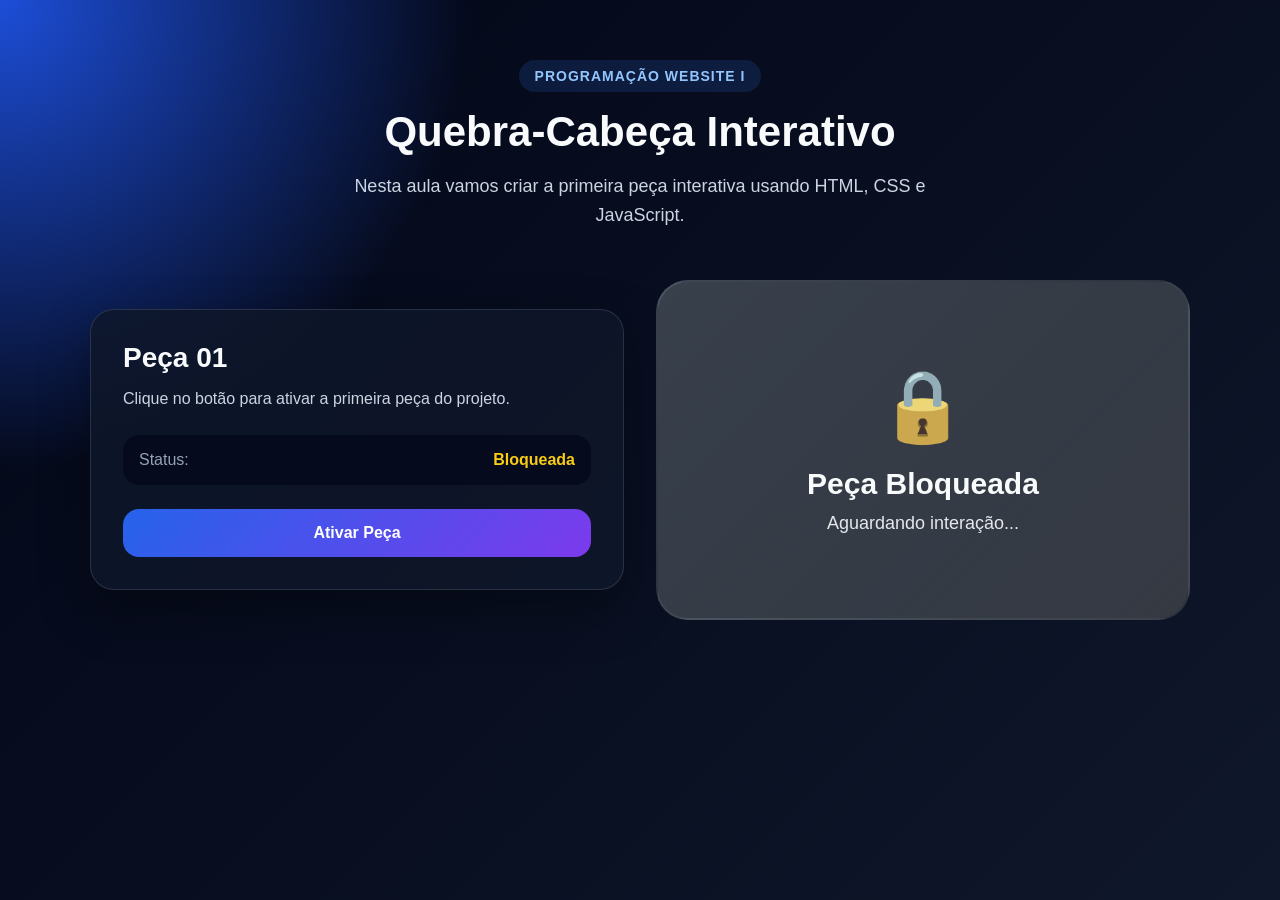
==== index.html @ e4a5f76a "DOM" ====
<!DOCTYPE html>
<html lang="pt-BR">
<head>
  <!-- Define o padrão de caracteres da página -->
  <meta charset="UTF-8">


  <!-- Deixa a página adaptável para celular e computador -->
  <meta name="viewport" content="width=device-width, initial-scale=1.0">


  <!-- Título que aparece na aba do navegador -->
  <title>Quebra-Cabeça Interativo</title>


  <!-- Conecta o arquivo CSS ao HTML -->
  <link rel="stylesheet" href="css/style.css">
</head>
<body>


  <!-- Área principal da página -->
  <main class="container">


    <!-- Cabeçalho da página -->
    <section class="hero">
      <p class="tag">Programação Website I</p>


      <h1>Quebra-Cabeça Interativo</h1>


      <p class="descricao">
        Nesta aula vamos criar a primeira peça interativa usando HTML, CSS e JavaScript.
      </p>
    </section>


    <!-- Área onde ficará o projeto -->
    <section class="area-projeto">


      <!-- Card com informações e botão -->
      <div class="card-info">
        <h2>Peça 01</h2>


        <p>
          Clique no botão para ativar a primeira peça do projeto.
        </p>


        <!-- Área que mostra o status da peça -->
        <div class="status-box">
          <span>Status:</span>
          <strong id="statusTexto">Bloqueada</strong>
        </div>


        <!-- Botão que será usado pelo JavaScript -->
        <button id="btnAtivar" class="btn-principal">
          Ativar Peça
        </button>
      </div>


      <!-- Peça visual do quebra-cabeça -->
      <div id="peca" class="peca bloqueada">
        <div class="peca-conteudo">
          <span id="iconePeca" class="icone">🔒</span>
          <h3 id="tituloPeca">Peça Bloqueada</h3>
          <p id="textoPeca">Aguardando interação...</p>
        </div>
      </div>


    </section>


  </main>


  <!-- Conecta o JavaScript ao HTML -->
  <script src="js/script.js"></script>
</body>
</html>
---- css/style.css ----
/* Remove margens e espaçamentos padrões dos navegadores */
* {
  margin: 0;
  padding: 0;
  box-sizing: border-box;
}

/* Estiliza o corpo da página */
body {
  min-height: 100vh;
  font-family: Arial, Helvetica, sans-serif;
  background:
    radial-gradient(circle at top left, #1d4ed8, transparent 30%),
    linear-gradient(135deg, #020617, #0f172a);
  color: #f8fafc;
}

/* Define largura máxima do conteúdo */
.container {
  width: 90%;
  max-width: 1100px;
  margin: 0 auto;
  padding: 60px 0;
}

/* Centraliza o cabeçalho */
.hero {
  text-align: center;
  margin-bottom: 50px;
}

/* Estiliza a etiqueta superior */
.tag {
  display: inline-block;
  padding: 8px 16px;
  margin-bottom: 16px;
  border-radius: 999px;
  background-color: rgba(59, 130, 246, 0.15);
  color: #93c5fd;
  font-size: 14px;
  font-weight: bold;
  letter-spacing: 1px;
  text-transform: uppercase;
}

/* Estiliza o título principal */
.hero h1 {
  font-size: 42px;
  margin-bottom: 16px;
}

/* Estiliza o parágrafo de descrição */
.descricao {
  max-width: 650px;
  margin: 0 auto;
  color: #cbd5e1;
  font-size: 18px;
  line-height: 1.6;
}

/* Divide a área do projeto em duas colunas */
.area-projeto {
  display: grid;
  grid-template-columns: 1fr 1fr;
  gap: 32px;
  align-items: center;
}

/* Estiliza o card de informações */
.card-info {
  background-color: rgba(15, 23, 42, 0.85);
  border: 1px solid rgba(148, 163, 184, 0.2);
  border-radius: 24px;
  padding: 32px;
  box-shadow: 0 20px 50px rgba(0, 0, 0, 0.35);
}

/* Estiliza o título do card */
.card-info h2 {
  font-size: 28px;
  margin-bottom: 12px;
}

/* Estiliza o texto do card */
.card-info p {
  color: #cbd5e1;
  line-height: 1.6;
  margin-bottom: 24px;
}

/* Estiliza a caixa de status */
.status-box {
  display: flex;
  justify-content: space-between;
  align-items: center;
  background-color: rgba(2, 6, 23, 0.7);
  border-radius: 16px;
  padding: 16px;
  margin-bottom: 24px;
}

/* Estiliza o texto "Status:" */
.status-box span {
  color: #94a3b8;
}

/* Estiliza o texto do status */
.status-box strong {
  color: #facc15;
}

/* Estiliza o botão principal */
.btn-principal {
  width: 100%;
  padding: 15px 20px;
  border: none;
  border-radius: 16px;
  background: linear-gradient(135deg, #2563eb, #7c3aed);
  color: white;
  font-size: 16px;
  font-weight: bold;
  cursor: pointer;
  transition: 0.3s;
}

/* Efeito quando passa o mouse no botão */
.btn-principal:hover {
  transform: translateY(-3px);
  box-shadow: 0 12px 30px rgba(37, 99, 235, 0.35);
}

/* Estiliza a peça do quebra-cabeça */
.peca {
  min-height: 340px;
  border-radius: 32px;
  display: flex;
  justify-content: center;
  align-items: center;
  transition: 0.4s;
  position: relative;
  overflow: hidden;
}

/* Cria um brilho visual na peça */
.peca::before {
  content: "";
  position: absolute;
  inset: 0;
  background: linear-gradient(135deg, transparent, rgba(255, 255, 255, 0.15));
}

/* Organiza o conteúdo interno da peça */
.peca-conteudo {
  position: relative;
  text-align: center;
  padding: 30px;
}

/* Estiliza o ícone da peça */
.icone {
  display: block;
  font-size: 70px;
  margin-bottom: 20px;
}

/* Estiliza o título da peça */
.peca h3 {
  font-size: 30px;
  margin-bottom: 12px;
}

/* Estiliza o texto da peça */
.peca p {
  color: #e2e8f0;
  font-size: 18px;
}

/* Estado inicial da peça */
.bloqueada {
  background: linear-gradient(135deg, #334155, #0f172a);
  border: 2px solid rgba(148, 163, 184, 0.2);
  filter: grayscale(40%);
}

/* Estado ativado da peça */
.ativa {
  background: linear-gradient(135deg, #16a34a, #22c55e);
  border: 2px solid rgba(187, 247, 208, 0.6);
  box-shadow: 0 25px 60px rgba(34, 197, 94, 0.35);
  transform: scale(1.03);
}

/* Altera a cor do título quando a peça está ativa */
.ativa h3 {
  color: #ffffff;
}

/* Adaptação para telas menores */
@media (max-width: 800px) {
  .area-projeto {
    grid-template-columns: 1fr;
  }

  .hero h1 {
    font-size: 32px;
  }
}
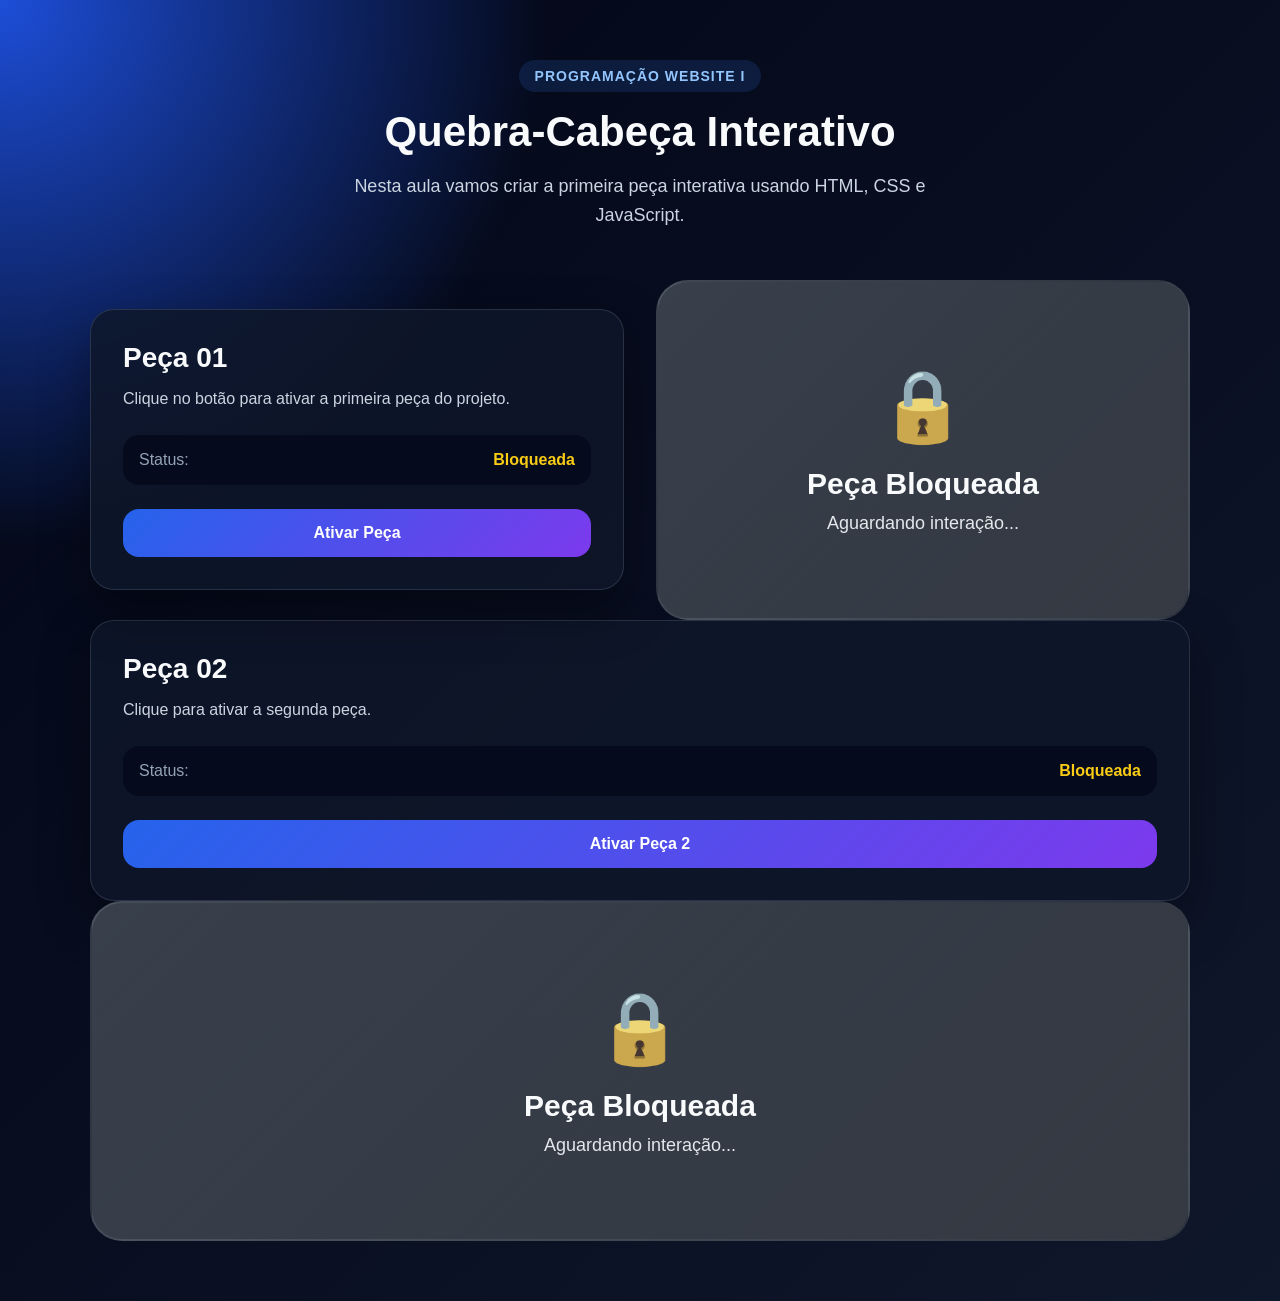
==== commit e5660ea6: "Exercicio03" ====
--- a/index.html
+++ b/index.html
@@ -77,6 +77,28 @@
 
     </section>
 
+    <div class="card-info">
+  <h2>Peça 02</h2>
+  <p>Clique para ativar a segunda peça.</p>
+
+  <div class="status-box">
+    <span>Status:</span>
+    <strong id="statusTexto2">Bloqueada</strong>
+  </div>
+
+  <button id="btnAtivar2" class="btn-principal">
+    Ativar Peça 2
+  </button>
+</div>
+
+<div id="peca2" class="peca bloqueada">
+  <div class="peca-conteudo">
+    <span id="iconePeca2" class="icone">🔒</span>
+    <h3 id="tituloPeca2">Peça Bloqueada</h3>
+    <p id="textoPeca2">Aguardando interação...</p>
+  </div>
+</div>
+
 
   </main>
 
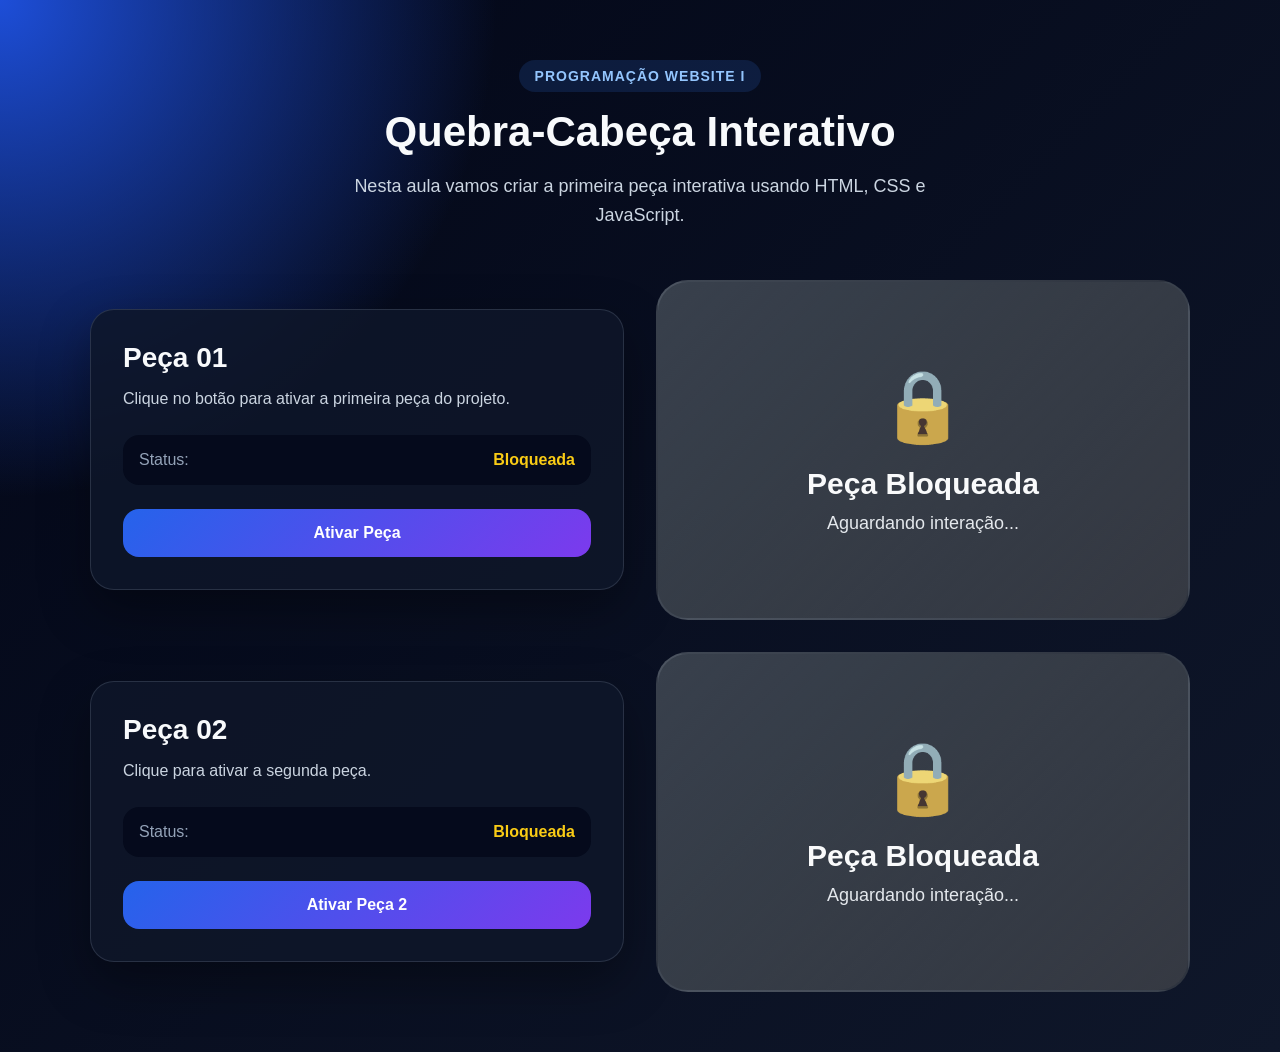
==== commit dc6444b4: "Exercicio03" ====
--- a/index.html
+++ b/index.html
@@ -73,38 +73,38 @@
           <p id="textoPeca">Aguardando interação...</p>
         </div>
       </div>
-
+      
+      <div class="card-info">
+    <h2>Peça 02</h2>
+    <p>Clique para ativar a segunda peça.</p>
+  
+    <div class="status-box">
+      <span>Status:</span>
+      <strong id="statusTexto2">Bloqueada</strong>
+    </div>
+  
+    <button id="btnAtivar2" class="btn-principal">
+      Ativar Peça 2
+    </button>
+  </div>
+  
+  <div id="peca2" class="peca bloqueada">
+    <div class="peca-conteudo">
+      <span id="iconePeca2" class="icone">🔒</span>
+      <h3 id="tituloPeca2">Peça Bloqueada</h3>
+      <p id="textoPeca2">Aguardando interação...</p>
+    </div>
+  </div>
+  
+  
+    </main>
+  
+  
+    <!-- Conecta o JavaScript ao HTML -->
+    <script src="js/script.js"></script>
 
     </section>
 
-    <div class="card-info">
-  <h2>Peça 02</h2>
-  <p>Clique para ativar a segunda peça.</p>
-
-  <div class="status-box">
-    <span>Status:</span>
-    <strong id="statusTexto2">Bloqueada</strong>
-  </div>
-
-  <button id="btnAtivar2" class="btn-principal">
-    Ativar Peça 2
-  </button>
-</div>
-
-<div id="peca2" class="peca bloqueada">
-  <div class="peca-conteudo">
-    <span id="iconePeca2" class="icone">🔒</span>
-    <h3 id="tituloPeca2">Peça Bloqueada</h3>
-    <p id="textoPeca2">Aguardando interação...</p>
-  </div>
-</div>
-
-
-  </main>
-
-
-  <!-- Conecta o JavaScript ao HTML -->
-  <script src="js/script.js"></script>
 </body>
 </html>
 
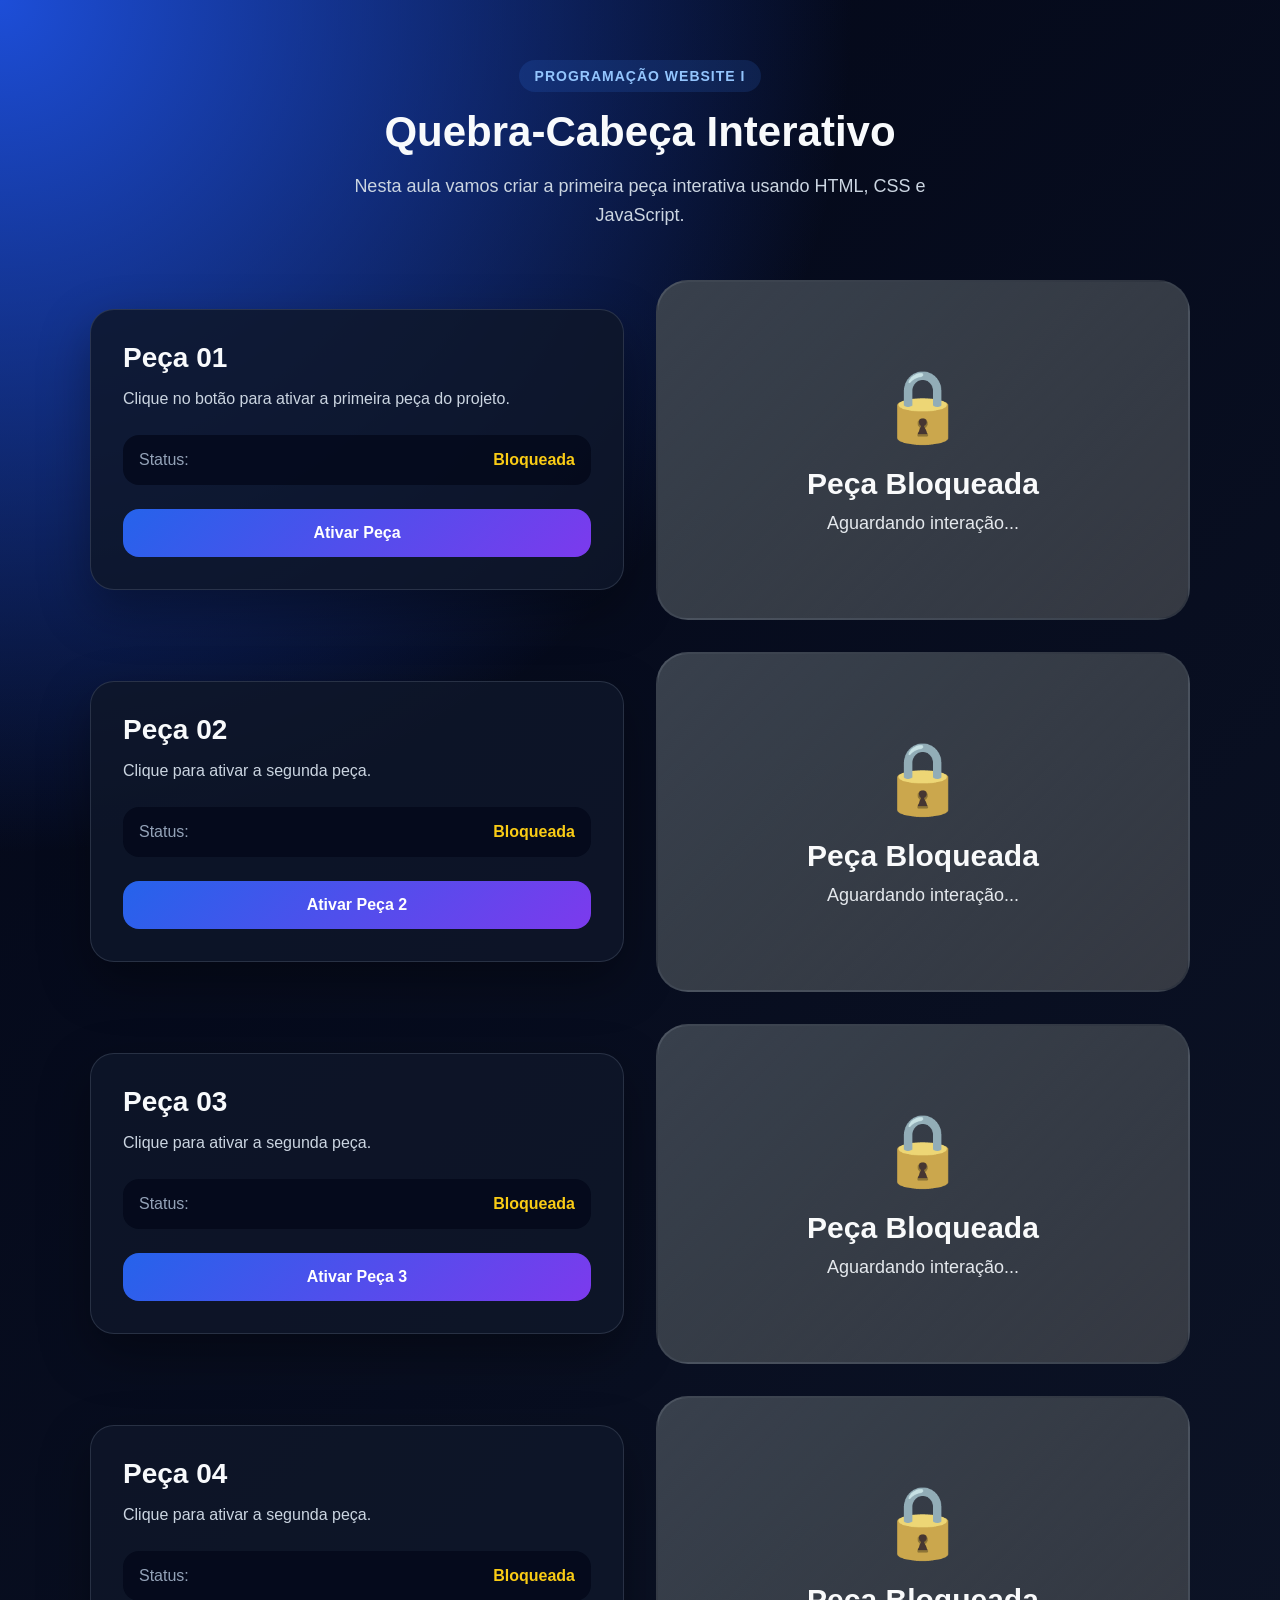
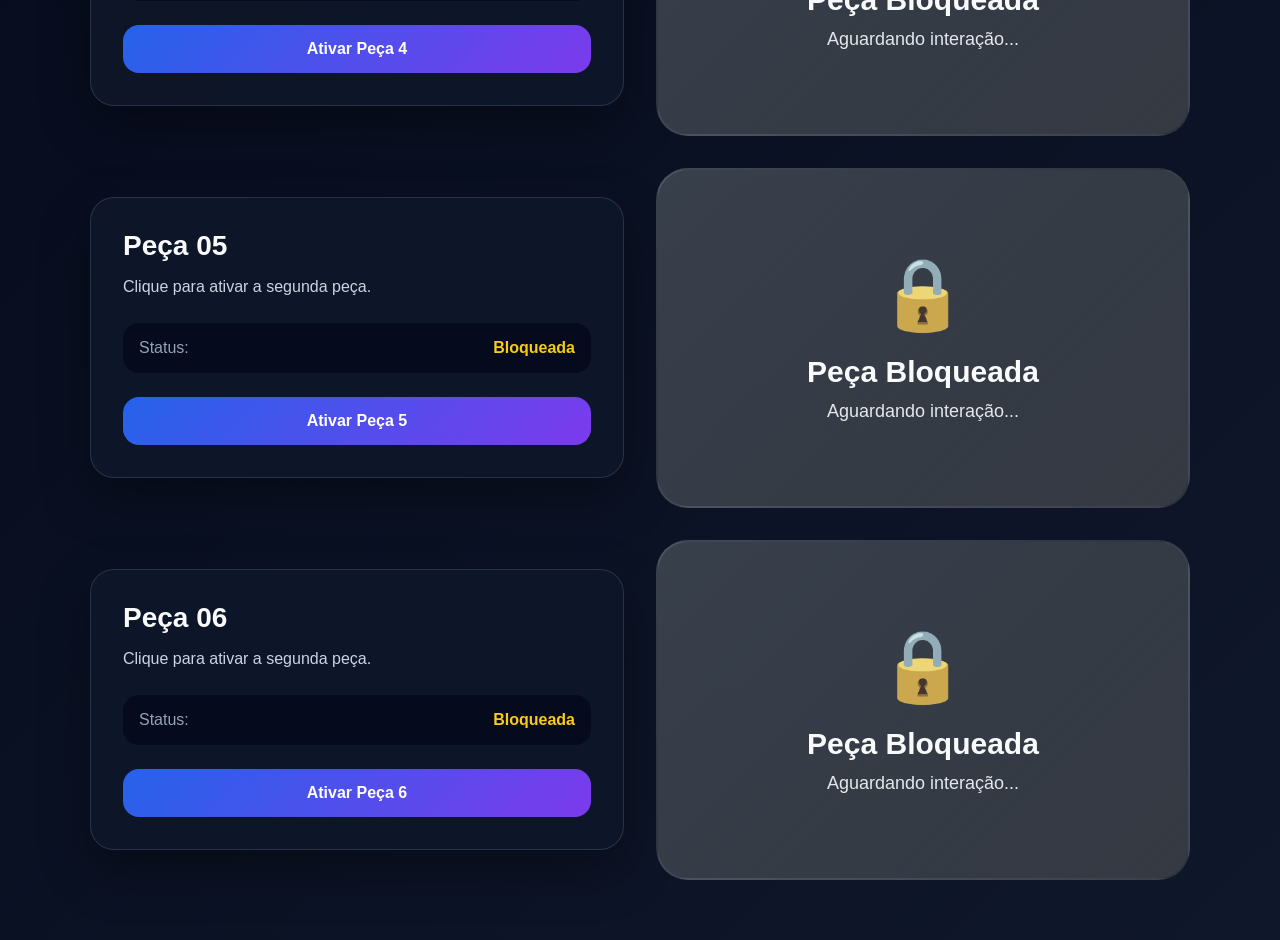
==== commit e5890eb9: "Alteraçoes feita desde do exercicio 4 da pagina Exercicios com DOM ao exercicio 1 da pagina Exercici" ====
--- a/index.html
+++ b/index.html
@@ -74,7 +74,7 @@
         </div>
       </div>
       
-      <div class="card-info">
+      <div class="card-info" id="card2">
     <h2>Peça 02</h2>
     <p>Clique para ativar a segunda peça.</p>
   
@@ -96,6 +96,93 @@
     </div>
   </div>
   
+   <div class="card-info" id="card3">
+    <h2>Peça 03</h2>
+    <p>Clique para ativar a segunda peça.</p>
+  
+    <div class="status-box">
+      <span>Status:</span>
+      <strong id="statusTexto3">Bloqueada</strong>
+    </div>
+  
+    <button id="btnAtivar3" class="btn-principal">
+      Ativar Peça 3
+    </button>
+  </div>
+  
+  <div id="peca3" class="peca bloqueada">
+    <div class="peca-conteudo">
+      <span id="iconePeca3" class="icone">🔒</span>
+      <h3 id="tituloPeca3">Peça Bloqueada</h3>
+      <p id="textoPeca3">Aguardando interação...</p>
+    </div>
+  </div>
+
+   <div class="card-info" id="card4">
+    <h2>Peça 04</h2>
+    <p>Clique para ativar a segunda peça.</p>
+  
+    <div class="status-box">
+      <span>Status:</span>
+      <strong id="statusTexto4">Bloqueada</strong>
+    </div>
+  
+    <button id="btnAtivar4" class="btn-principal">
+      Ativar Peça 4
+    </button>
+  </div>
+  
+  <div id="peca4" class="peca bloqueada">
+    <div class="peca-conteudo">
+      <span id="iconePeca4" class="icone">🔒</span>
+      <h3 id="tituloPeca4">Peça Bloqueada</h3>
+      <p id="textoPeca4">Aguardando interação...</p>
+    </div>
+  </div>
+
+   <div class="card-info" id="card5">
+    <h2>Peça 05</h2>
+    <p>Clique para ativar a segunda peça.</p>
+  
+    <div class="status-box">
+      <span>Status:</span>
+      <strong id="statusTexto5">Bloqueada</strong>
+    </div>
+  
+    <button id="btnAtivar5" class="btn-principal">
+      Ativar Peça 5
+    </button>
+  </div>
+  
+  <div id="peca5" class="peca bloqueada">
+    <div class="peca-conteudo">
+      <span id="iconePeca5" class="icone">🔒</span>
+      <h3 id="tituloPeca5">Peça Bloqueada</h3>
+      <p id="textoPeca5">Aguardando interação...</p>
+    </div>
+  </div>
+
+   <div class="card-info" id="card6">
+    <h2>Peça 06</h2>
+    <p>Clique para ativar a segunda peça.</p>
+  
+    <div class="status-box">
+      <span>Status:</span>
+      <strong id="statusTexto6">Bloqueada</strong>
+    </div>
+  
+    <button id="btnAtivar6" class="btn-principal">
+      Ativar Peça 6
+    </button>
+  </div>
+  
+  <div id="peca6" class="peca bloqueada">
+    <div class="peca-conteudo">
+      <span id="iconePeca6" class="icone">🔒</span>
+      <h3 id="tituloPeca6">Peça Bloqueada</h3>
+      <p id="textoPeca6">Aguardando interação...</p>
+    </div>
+  </div>
   
     </main>
   
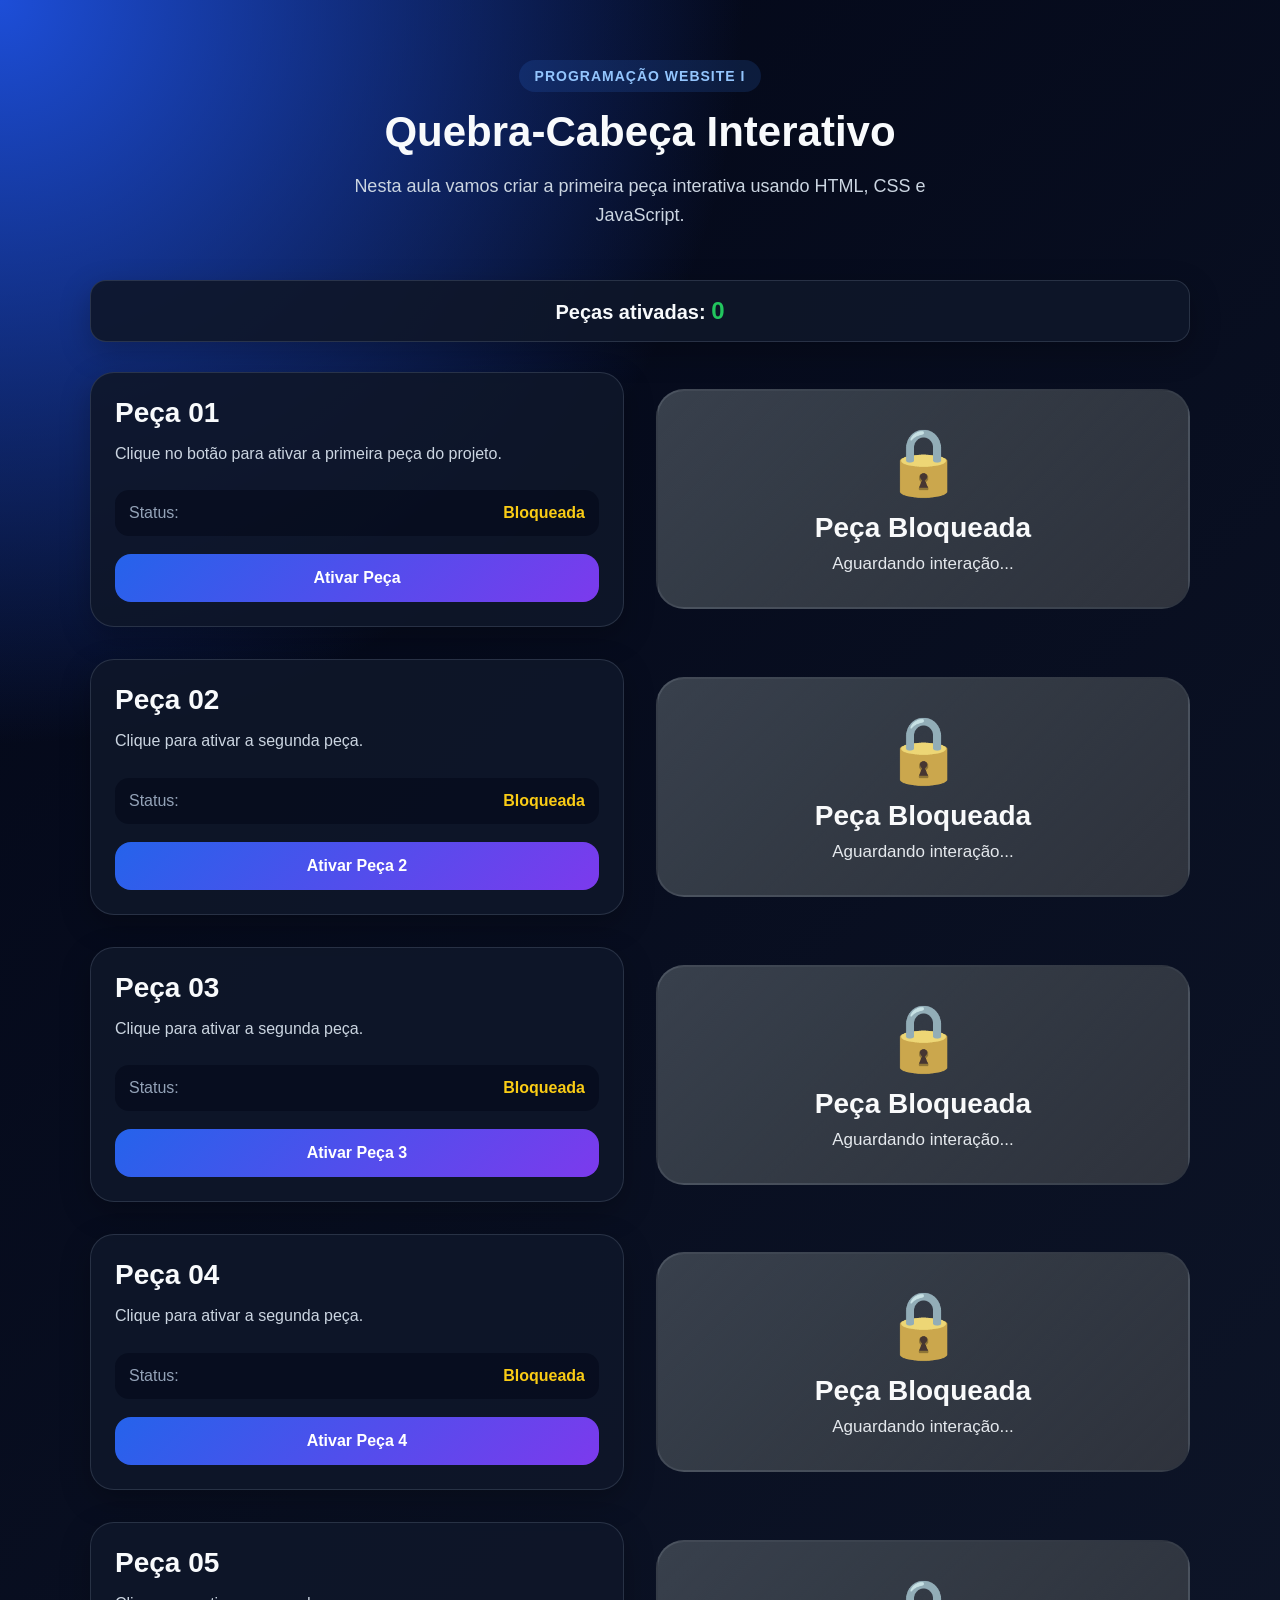
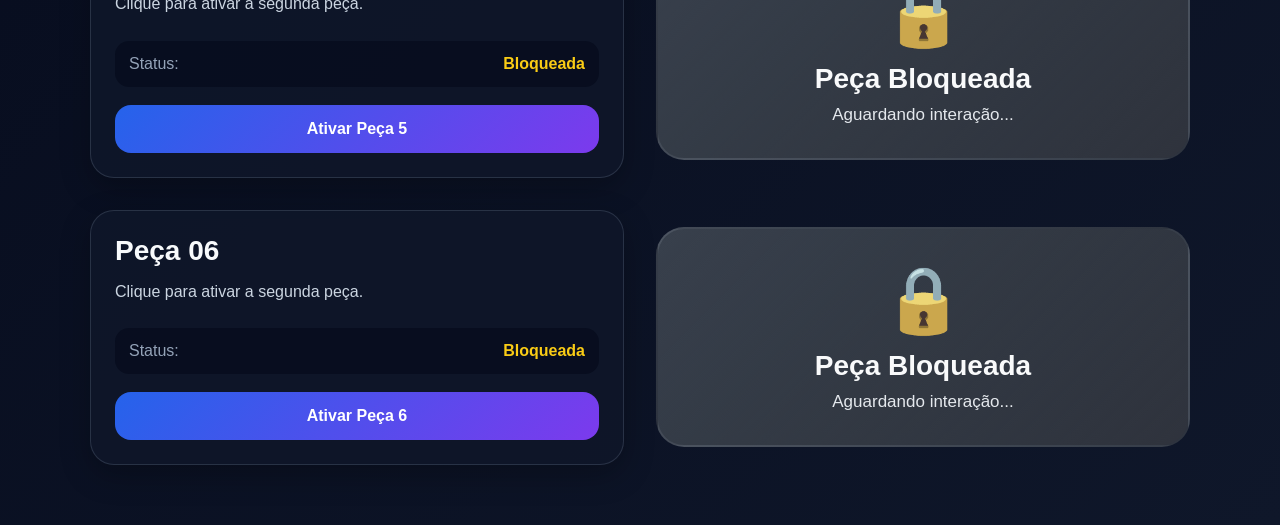
==== commit 82bd2695: "Exercicio 04 Exercicios + melhorias do projeto" ====
--- a/index.html
+++ b/index.html
@@ -36,6 +36,10 @@
       </p>
     </section>
 
+    <div class="contador-box">
+Peças ativadas:
+<span id="contador">0</span>
+</div>
 
     <!-- Área onde ficará o projeto -->
     <section class="area-projeto">
--- a/css/style.css
+++ b/css/style.css
@@ -204,4 +204,203 @@
   .hero h1 {
     font-size: 32px;
   }
+}
+
+/* ===============================
+   MELHORIAS VISUAIS
+================================ */
+
+/* Layout mais bonito */
+.grid {
+  display: grid;
+  grid-template-columns: repeat(auto-fit, minmax(320px, 1fr));
+  gap: 30px;
+  margin-top: 40px;
+}
+
+/* Card com efeito moderno */
+.card-info {
+  background: rgba(15, 23, 42, 0.9);
+  border: 1px solid rgba(148, 163, 184, 0.2);
+  border-radius: 24px;
+  padding: 24px;
+  transition: 0.3s;
+  box-shadow: 0 10px 30px rgba(0,0,0,0.25);
+}
+
+/* Hover no card */
+.card-info:hover {
+  transform: translateY(-5px);
+  box-shadow: 0 20px 40px rgba(0,0,0,0.4);
+}
+
+/* Botão moderno */
+.btn {
+  width: 100%;
+  padding: 14px;
+  border: none;
+  border-radius: 14px;
+  cursor: pointer;
+  font-size: 16px;
+  font-weight: bold;
+
+  background: linear-gradient(135deg,#2563eb,#7c3aed);
+  color: white;
+
+  transition: 0.3s;
+}
+
+/* Hover botão */
+.btn:hover {
+  transform: scale(1.03);
+  box-shadow: 0 10px 25px rgba(124,58,237,0.4);
+}
+
+/* Clique botão */
+.btn:active {
+  transform: scale(0.96);
+}
+
+/* Peças */
+.peca {
+  min-height: 220px;
+
+  display: flex;
+  justify-content: center;
+  align-items: center;
+
+  border-radius: 28px;
+
+  transition: 0.35s ease;
+
+  position: relative;
+  overflow: hidden;
+}
+
+/* brilho interno */
+.peca::before {
+  content: "";
+
+  position: absolute;
+  inset: 0;
+
+  background:
+  linear-gradient(
+    135deg,
+    transparent,
+    rgba(255,255,255,0.12)
+  );
+
+  pointer-events: none;
+}
+
+/* Hover peça */
+.peca:hover {
+  transform: translateY(-8px) scale(1.02);
+
+  box-shadow:
+  0 25px 50px rgba(0,0,0,0.45);
+}
+
+/* Clique na peça */
+.peca:active {
+  transform: scale(0.97);
+}
+
+/* Ícone */
+.icone {
+  font-size: 65px;
+  margin-bottom: 12px;
+
+  transition: 0.3s;
+}
+
+/* Ícone cresce no hover */
+.peca:hover .icone {
+  transform: scale(1.15) rotate(5deg);
+}
+
+/* Título */
+.peca h3 {
+  font-size: 28px;
+  margin-bottom: 10px;
+}
+
+/* Texto */
+.peca p {
+  font-size: 17px;
+  color: #e2e8f0;
+}
+
+/* Peça bloqueada */
+.bloqueada {
+  background:
+  linear-gradient(
+    135deg,
+    #334155,
+    #0f172a
+  );
+
+  border: 2px solid rgba(148,163,184,0.2);
+
+  filter: grayscale(40%);
+}
+
+/* Peça ativa */
+.ativa {
+  border: 2px solid rgba(255,255,255,0.3);
+
+  box-shadow:
+  0 20px 60px rgba(34,197,94,0.35);
+}
+
+/* Status */
+.status-box {
+  display: flex;
+  justify-content: space-between;
+  align-items: center;
+
+  padding: 14px;
+  margin: 18px 0;
+
+  border-radius: 14px;
+
+  background: rgba(2,6,23,0.5);
+}
+
+/* Responsivo */
+@media(max-width: 768px){
+
+  h1{
+    font-size: 32px;
+  }
+
+  .peca{
+    min-height: 180px;
+  }
+
+}
+
+.contador-box{
+  margin-bottom: 30px;
+
+  padding: 16px;
+
+  border-radius: 16px;
+
+  background: rgba(15,23,42,0.9);
+
+  border: 1px solid rgba(148,163,184,0.2);
+
+  font-size: 20px;
+  font-weight: bold;
+
+  text-align: center;
+
+  box-shadow: 0 10px 30px rgba(0,0,0,0.25);
+}
+
+#contador{
+  color: #22c55e;
+  font-size: 24px;
 }
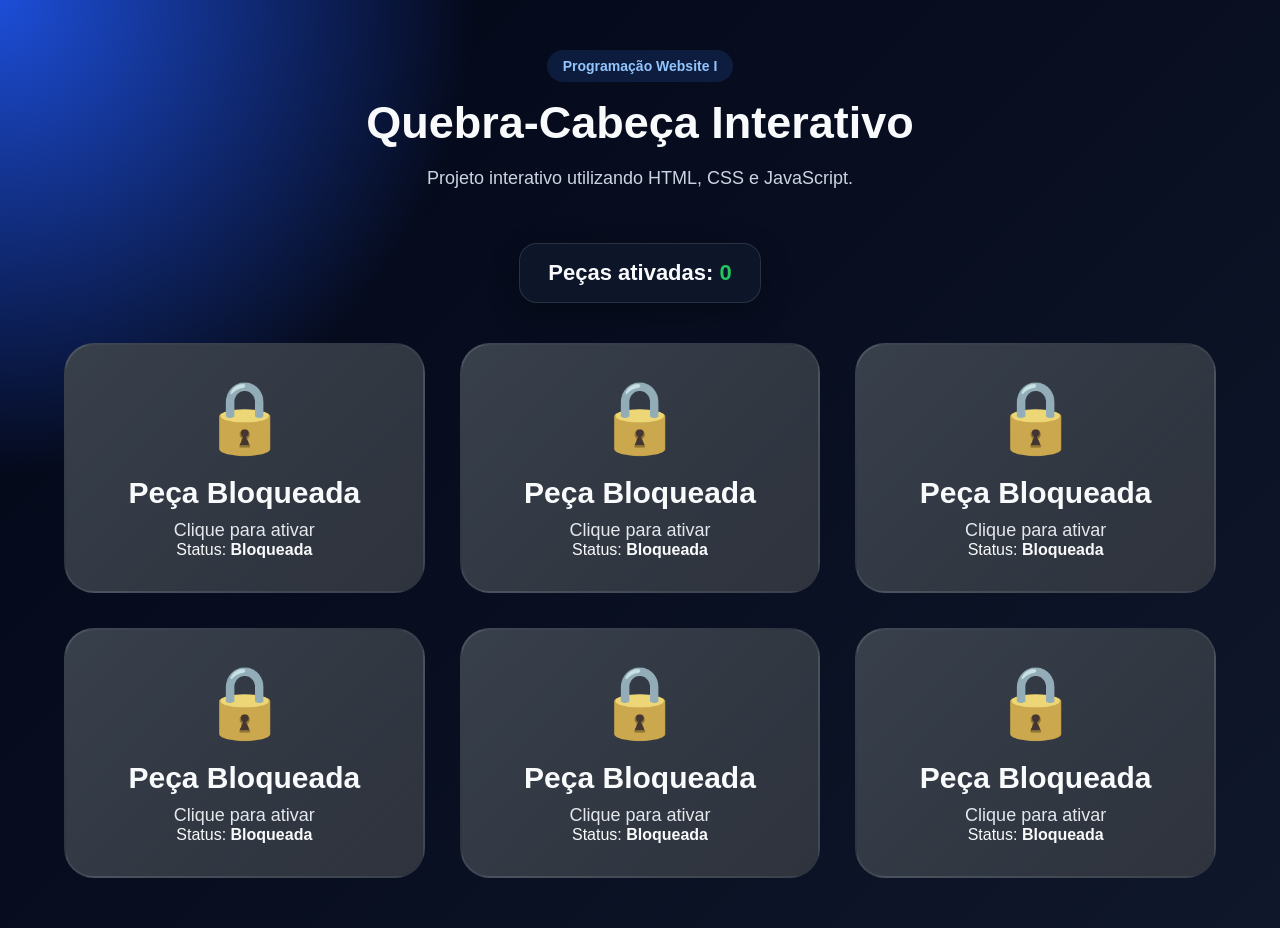
==== commit 984e3747: "Fase 1 exercicios + melhorias do projeto" ====
--- a/index.html
+++ b/index.html
@@ -1,201 +1,275 @@
 <!DOCTYPE html>
 <html lang="pt-BR">
 <head>
-  <!-- Define o padrão de caracteres da página -->
-  <meta charset="UTF-8">
-
-
-  <!-- Deixa a página adaptável para celular e computador -->
-  <meta name="viewport" content="width=device-width, initial-scale=1.0">
-
-
-  <!-- Título que aparece na aba do navegador -->
-  <title>Quebra-Cabeça Interativo</title>
-
-
-  <!-- Conecta o arquivo CSS ao HTML -->
-  <link rel="stylesheet" href="css/style.css">
+
+<meta charset="UTF-8">
+
+<meta name="viewport"
+content="width=device-width, initial-scale=1.0">
+
+<title>
+Quebra-Cabeça Interativo
+</title>
+
+<link rel="stylesheet"
+href="css/style.css">
+
 </head>
+
 <body>
 
-
-  <!-- Área principal da página -->
-  <main class="container">
-
-
-    <!-- Cabeçalho da página -->
+<main class="container">
+
+    <!-- HERO -->
     <section class="hero">
-      <p class="tag">Programação Website I</p>
-
-
-      <h1>Quebra-Cabeça Interativo</h1>
-
-
-      <p class="descricao">
-        Nesta aula vamos criar a primeira peça interativa usando HTML, CSS e JavaScript.
-      </p>
+
+        <p class="tag">
+            Programação Website I
+        </p>
+
+        <h1>
+            Quebra-Cabeça Interativo
+        </h1>
+
+        <p class="descricao">
+            Projeto interativo utilizando
+            HTML, CSS e JavaScript.
+        </p>
+
     </section>
 
+    <!-- CONTADOR -->
     <div class="contador-box">
-Peças ativadas:
-<span id="contador">0</span>
-</div>
-
-    <!-- Área onde ficará o projeto -->
-    <section class="area-projeto">
-
-
-      <!-- Card com informações e botão -->
-      <div class="card-info">
-        <h2>Peça 01</h2>
-
-
-        <p>
-          Clique no botão para ativar a primeira peça do projeto.
-        </p>
-
-
-        <!-- Área que mostra o status da peça -->
-        <div class="status-box">
-          <span>Status:</span>
-          <strong id="statusTexto">Bloqueada</strong>
-        </div>
-
-
-        <!-- Botão que será usado pelo JavaScript -->
-        <button id="btnAtivar" class="btn-principal">
-          Ativar Peça
-        </button>
-      </div>
-
-
-      <!-- Peça visual do quebra-cabeça -->
-      <div id="peca" class="peca bloqueada">
-        <div class="peca-conteudo">
-          <span id="iconePeca" class="icone">🔒</span>
-          <h3 id="tituloPeca">Peça Bloqueada</h3>
-          <p id="textoPeca">Aguardando interação...</p>
-        </div>
-      </div>
-      
-      <div class="card-info" id="card2">
-    <h2>Peça 02</h2>
-    <p>Clique para ativar a segunda peça.</p>
-  
-    <div class="status-box">
-      <span>Status:</span>
-      <strong id="statusTexto2">Bloqueada</strong>
+
+        Peças ativadas:
+        <span id="contador">0</span>
+
     </div>
-  
-    <button id="btnAtivar2" class="btn-principal">
-      Ativar Peça 2
-    </button>
-  </div>
-  
-  <div id="peca2" class="peca bloqueada">
-    <div class="peca-conteudo">
-      <span id="iconePeca2" class="icone">🔒</span>
-      <h3 id="tituloPeca2">Peça Bloqueada</h3>
-      <p id="textoPeca2">Aguardando interação...</p>
-    </div>
-  </div>
-  
-   <div class="card-info" id="card3">
-    <h2>Peça 03</h2>
-    <p>Clique para ativar a segunda peça.</p>
-  
-    <div class="status-box">
-      <span>Status:</span>
-      <strong id="statusTexto3">Bloqueada</strong>
-    </div>
-  
-    <button id="btnAtivar3" class="btn-principal">
-      Ativar Peça 3
-    </button>
-  </div>
-  
-  <div id="peca3" class="peca bloqueada">
-    <div class="peca-conteudo">
-      <span id="iconePeca3" class="icone">🔒</span>
-      <h3 id="tituloPeca3">Peça Bloqueada</h3>
-      <p id="textoPeca3">Aguardando interação...</p>
-    </div>
-  </div>
-
-   <div class="card-info" id="card4">
-    <h2>Peça 04</h2>
-    <p>Clique para ativar a segunda peça.</p>
-  
-    <div class="status-box">
-      <span>Status:</span>
-      <strong id="statusTexto4">Bloqueada</strong>
-    </div>
-  
-    <button id="btnAtivar4" class="btn-principal">
-      Ativar Peça 4
-    </button>
-  </div>
-  
-  <div id="peca4" class="peca bloqueada">
-    <div class="peca-conteudo">
-      <span id="iconePeca4" class="icone">🔒</span>
-      <h3 id="tituloPeca4">Peça Bloqueada</h3>
-      <p id="textoPeca4">Aguardando interação...</p>
-    </div>
-  </div>
-
-   <div class="card-info" id="card5">
-    <h2>Peça 05</h2>
-    <p>Clique para ativar a segunda peça.</p>
-  
-    <div class="status-box">
-      <span>Status:</span>
-      <strong id="statusTexto5">Bloqueada</strong>
-    </div>
-  
-    <button id="btnAtivar5" class="btn-principal">
-      Ativar Peça 5
-    </button>
-  </div>
-  
-  <div id="peca5" class="peca bloqueada">
-    <div class="peca-conteudo">
-      <span id="iconePeca5" class="icone">🔒</span>
-      <h3 id="tituloPeca5">Peça Bloqueada</h3>
-      <p id="textoPeca5">Aguardando interação...</p>
-    </div>
-  </div>
-
-   <div class="card-info" id="card6">
-    <h2>Peça 06</h2>
-    <p>Clique para ativar a segunda peça.</p>
-  
-    <div class="status-box">
-      <span>Status:</span>
-      <strong id="statusTexto6">Bloqueada</strong>
-    </div>
-  
-    <button id="btnAtivar6" class="btn-principal">
-      Ativar Peça 6
-    </button>
-  </div>
-  
-  <div id="peca6" class="peca bloqueada">
-    <div class="peca-conteudo">
-      <span id="iconePeca6" class="icone">🔒</span>
-      <h3 id="tituloPeca6">Peça Bloqueada</h3>
-      <p id="textoPeca6">Aguardando interação...</p>
-    </div>
-  </div>
-  
-    </main>
-  
-  
-    <!-- Conecta o JavaScript ao HTML -->
-    <script src="js/script.js"></script>
+
+    <!-- GRID -->
+    <section class="grid">
+
+        <!-- ========================= -->
+        <!-- PEÇA 1 -->
+        <!-- ========================= -->
+
+        <div id="peca1"
+        class="peca bloqueada">
+
+            <div class="peca-conteudo">
+
+                <span id="icone1"
+                class="icone">
+                    🔒
+                </span>
+
+                <h3 id="titulo1">
+                    Peça Bloqueada
+                </h3>
+
+                <p id="texto1">
+                    Clique para ativar
+                </p>
+
+                <div class="status-interno">
+
+                    Status:
+
+                    <strong id="status1">
+                        Bloqueada
+                    </strong>
+
+                </div>
+
+            </div>
+
+        </div>
+
+        <!-- ========================= -->
+        <!-- PEÇA 2 -->
+        <!-- ========================= -->
+
+        <div id="peca2"
+        class="peca bloqueada">
+
+            <div class="peca-conteudo">
+
+                <span id="icone2"
+                class="icone">
+                    🔒
+                </span>
+
+                <h3 id="titulo2">
+                    Peça Bloqueada
+                </h3>
+
+                <p id="texto2">
+                    Clique para ativar
+                </p>
+
+                <div class="status-interno">
+
+                    Status:
+
+                    <strong id="status2">
+                        Bloqueada
+                    </strong>
+
+                </div>
+
+            </div>
+
+        </div>
+
+        <!-- ========================= -->
+        <!-- PEÇA 3 -->
+        <!-- ========================= -->
+
+        <div id="peca3"
+        class="peca bloqueada">
+
+            <div class="peca-conteudo">
+
+                <span id="icone3"
+                class="icone">
+                    🔒
+                </span>
+
+                <h3 id="titulo3">
+                    Peça Bloqueada
+                </h3>
+
+                <p id="texto3">
+                    Clique para ativar
+                </p>
+
+                <div class="status-interno">
+
+                    Status:
+
+                    <strong id="status3">
+                        Bloqueada
+                    </strong>
+
+                </div>
+
+            </div>
+
+        </div>
+
+        <!-- ========================= -->
+        <!-- PEÇA 4 -->
+        <!-- ========================= -->
+
+        <div id="peca4"
+        class="peca bloqueada">
+
+            <div class="peca-conteudo">
+
+                <span id="icone4"
+                class="icone">
+                    🔒
+                </span>
+
+                <h3 id="titulo4">
+                    Peça Bloqueada
+                </h3>
+
+                <p id="texto4">
+                    Clique para ativar
+                </p>
+
+                <div class="status-interno">
+
+                    Status:
+
+                    <strong id="status4">
+                        Bloqueada
+                    </strong>
+
+                </div>
+
+            </div>
+
+        </div>
+
+        <!-- ========================= -->
+        <!-- PEÇA 5 -->
+        <!-- ========================= -->
+
+        <div id="peca5"
+        class="peca bloqueada">
+
+            <div class="peca-conteudo">
+
+                <span id="icone5"
+                class="icone">
+                    🔒
+                </span>
+
+                <h3 id="titulo5">
+                    Peça Bloqueada
+                </h3>
+
+                <p id="texto5">
+                    Clique para ativar
+                </p>
+
+                <div class="status-interno">
+
+                    Status:
+
+                    <strong id="status5">
+                        Bloqueada
+                    </strong>
+
+                </div>
+
+            </div>
+
+        </div>
+
+        <!-- ========================= -->
+        <!-- PEÇA 6 -->
+        <!-- ========================= -->
+
+        <div id="peca6"
+        class="peca bloqueada">
+
+            <div class="peca-conteudo">
+
+                <span id="icone6"
+                class="icone">
+                    🔒
+                </span>
+
+                <h3 id="titulo6">
+                    Peça Bloqueada
+                </h3>
+
+                <p id="texto6">
+                    Clique para ativar
+                </p>
+
+                <div class="status-interno">
+
+                    Status:
+
+                    <strong id="status6">
+                        Bloqueada
+                    </strong>
+
+                </div>
+
+            </div>
+
+        </div>
 
     </section>
 
+</main>
+
+<script src="js/script.js"></script>
+
 </body>
-</html>
-
+</html>
--- a/css/style.css
+++ b/css/style.css
@@ -1,288 +1,234 @@
-/* Remove margens e espaçamentos padrões dos navegadores */
-* {
-  margin: 0;
-  padding: 0;
-  box-sizing: border-box;
-}
-
-/* Estiliza o corpo da página */
-body {
-  min-height: 100vh;
-  font-family: Arial, Helvetica, sans-serif;
-  background:
-    radial-gradient(circle at top left, #1d4ed8, transparent 30%),
-    linear-gradient(135deg, #020617, #0f172a);
-  color: #f8fafc;
-}
-
-/* Define largura máxima do conteúdo */
-.container {
-  width: 90%;
-  max-width: 1100px;
-  margin: 0 auto;
-  padding: 60px 0;
-}
-
-/* Centraliza o cabeçalho */
-.hero {
-  text-align: center;
-  margin-bottom: 50px;
-}
-
-/* Estiliza a etiqueta superior */
-.tag {
-  display: inline-block;
-  padding: 8px 16px;
-  margin-bottom: 16px;
-  border-radius: 999px;
-  background-color: rgba(59, 130, 246, 0.15);
-  color: #93c5fd;
-  font-size: 14px;
-  font-weight: bold;
-  letter-spacing: 1px;
-  text-transform: uppercase;
-}
-
-/* Estiliza o título principal */
-.hero h1 {
-  font-size: 42px;
-  margin-bottom: 16px;
-}
-
-/* Estiliza o parágrafo de descrição */
-.descricao {
-  max-width: 650px;
-  margin: 0 auto;
-  color: #cbd5e1;
-  font-size: 18px;
-  line-height: 1.6;
-}
-
-/* Divide a área do projeto em duas colunas */
-.area-projeto {
-  display: grid;
-  grid-template-columns: 1fr 1fr;
-  gap: 32px;
-  align-items: center;
-}
-
-/* Estiliza o card de informações */
-.card-info {
-  background-color: rgba(15, 23, 42, 0.85);
-  border: 1px solid rgba(148, 163, 184, 0.2);
-  border-radius: 24px;
-  padding: 32px;
-  box-shadow: 0 20px 50px rgba(0, 0, 0, 0.35);
-}
-
-/* Estiliza o título do card */
-.card-info h2 {
-  font-size: 28px;
-  margin-bottom: 12px;
-}
-
-/* Estiliza o texto do card */
-.card-info p {
-  color: #cbd5e1;
-  line-height: 1.6;
-  margin-bottom: 24px;
-}
-
-/* Estiliza a caixa de status */
-.status-box {
-  display: flex;
-  justify-content: space-between;
-  align-items: center;
-  background-color: rgba(2, 6, 23, 0.7);
-  border-radius: 16px;
-  padding: 16px;
-  margin-bottom: 24px;
-}
-
-/* Estiliza o texto "Status:" */
-.status-box span {
-  color: #94a3b8;
-}
-
-/* Estiliza o texto do status */
-.status-box strong {
-  color: #facc15;
-}
-
-/* Estiliza o botão principal */
-.btn-principal {
-  width: 100%;
-  padding: 15px 20px;
-  border: none;
-  border-radius: 16px;
-  background: linear-gradient(135deg, #2563eb, #7c3aed);
-  color: white;
-  font-size: 16px;
-  font-weight: bold;
-  cursor: pointer;
-  transition: 0.3s;
-}
-
-/* Efeito quando passa o mouse no botão */
-.btn-principal:hover {
-  transform: translateY(-3px);
-  box-shadow: 0 12px 30px rgba(37, 99, 235, 0.35);
-}
-
-/* Estiliza a peça do quebra-cabeça */
-.peca {
-  min-height: 340px;
-  border-radius: 32px;
-  display: flex;
-  justify-content: center;
-  align-items: center;
-  transition: 0.4s;
-  position: relative;
-  overflow: hidden;
-}
-
-/* Cria um brilho visual na peça */
-.peca::before {
-  content: "";
-  position: absolute;
-  inset: 0;
-  background: linear-gradient(135deg, transparent, rgba(255, 255, 255, 0.15));
-}
-
-/* Organiza o conteúdo interno da peça */
-.peca-conteudo {
-  position: relative;
-  text-align: center;
-  padding: 30px;
-}
-
-/* Estiliza o ícone da peça */
-.icone {
-  display: block;
-  font-size: 70px;
-  margin-bottom: 20px;
-}
-
-/* Estiliza o título da peça */
-.peca h3 {
-  font-size: 30px;
-  margin-bottom: 12px;
-}
-
-/* Estiliza o texto da peça */
-.peca p {
-  color: #e2e8f0;
-  font-size: 18px;
-}
-
-/* Estado inicial da peça */
-.bloqueada {
-  background: linear-gradient(135deg, #334155, #0f172a);
-  border: 2px solid rgba(148, 163, 184, 0.2);
-  filter: grayscale(40%);
-}
-
-/* Estado ativado da peça */
-.ativa {
-  background: linear-gradient(135deg, #16a34a, #22c55e);
-  border: 2px solid rgba(187, 247, 208, 0.6);
-  box-shadow: 0 25px 60px rgba(34, 197, 94, 0.35);
-  transform: scale(1.03);
-}
-
-/* Altera a cor do título quando a peça está ativa */
-.ativa h3 {
-  color: #ffffff;
-}
-
-/* Adaptação para telas menores */
-@media (max-width: 800px) {
-  .area-projeto {
-    grid-template-columns: 1fr;
-  }
-
-  .hero h1 {
-    font-size: 32px;
-  }
-}
-
-/* ===============================
-   MELHORIAS VISUAIS
-================================ */
-
-/* Layout mais bonito */
-.grid {
-  display: grid;
-  grid-template-columns: repeat(auto-fit, minmax(320px, 1fr));
-  gap: 30px;
-  margin-top: 40px;
-}
-
-/* Card com efeito moderno */
-.card-info {
-  background: rgba(15, 23, 42, 0.9);
-  border: 1px solid rgba(148, 163, 184, 0.2);
-  border-radius: 24px;
-  padding: 24px;
-  transition: 0.3s;
-  box-shadow: 0 10px 30px rgba(0,0,0,0.25);
-}
-
-/* Hover no card */
-.card-info:hover {
-  transform: translateY(-5px);
-  box-shadow: 0 20px 40px rgba(0,0,0,0.4);
-}
-
-/* Botão moderno */
-.btn {
-  width: 100%;
-  padding: 14px;
-  border: none;
-  border-radius: 14px;
-  cursor: pointer;
-  font-size: 16px;
-  font-weight: bold;
-
-  background: linear-gradient(135deg,#2563eb,#7c3aed);
-  color: white;
-
-  transition: 0.3s;
-}
-
-/* Hover botão */
-.btn:hover {
-  transform: scale(1.03);
-  box-shadow: 0 10px 25px rgba(124,58,237,0.4);
-}
-
-/* Clique botão */
-.btn:active {
-  transform: scale(0.96);
-}
-
-/* Peças */
-.peca {
-  min-height: 220px;
-
-  display: flex;
-  justify-content: center;
-  align-items: center;
-
-  border-radius: 28px;
-
-  transition: 0.35s ease;
-
-  position: relative;
-  overflow: hidden;
-}
-
-/* brilho interno */
-.peca::before {
-  content: "";
-
-  position: absolute;
-  inset: 0;
+*{
+  margin:0;
+  padding:0;
+  box-sizing:border-box;
+}
+
+/* ===============================
+   BODY
+================================ */
+
+body{
+  min-height:100vh;
+
+  font-family:Arial, Helvetica, sans-serif;
+
+  background:
+  radial-gradient(circle at top left,#1d4ed8,transparent 30%),
+  linear-gradient(135deg,#020617,#0f172a);
+
+  color:#f8fafc;
+}
+
+/* ===============================
+   CONTAINER
+================================ */
+
+.container{
+  width:90%;
+  max-width:1300px;
+
+  margin:auto;
+
+  padding:50px 0;
+}
+
+/* ===============================
+   HEADER
+================================ */
+
+.hero{
+  text-align:center;
+
+  margin-bottom:50px;
+}
+
+.tag{
+  display:inline-block;
+
+  padding:8px 16px;
+
+  border-radius:999px;
+
+  background:rgba(59,130,246,0.15);
+
+  color:#93c5fd;
+
+  font-size:14px;
+  font-weight:bold;
+
+  margin-bottom:15px;
+}
+
+.hero h1{
+  font-size:45px;
+
+  margin-bottom:15px;
+}
+
+.descricao{
+  max-width:700px;
+
+  margin:auto;
+
+  font-size:18px;
+
+  line-height:1.6;
+
+  color:#cbd5e1;
+}
+
+/* ===============================
+   CONTADOR
+================================ */
+
+.contador-box{
+  margin:40px auto;
+
+  width:fit-content;
+
+  padding:16px 28px;
+
+  border-radius:18px;
+
+  background:rgba(15,23,42,0.9);
+
+  border:1px solid rgba(148,163,184,0.2);
+
+  font-size:22px;
+  font-weight:bold;
+
+  box-shadow:
+  0 10px 30px rgba(0,0,0,0.3);
+}
+
+#contador{
+  color:#22c55e;
+}
+
+/* ===============================
+   GRID PRINCIPAL
+================================ */
+
+.grid{
+  display:grid;
+
+  grid-template-columns:
+  repeat(auto-fit,minmax(320px,1fr));
+
+  gap:35px;
+
+  align-items:start;
+}
+
+/* ===============================
+   CARD
+================================ */
+
+.card-info{
+  background:rgba(15,23,42,0.85);
+
+  border:1px solid rgba(148,163,184,0.15);
+
+  border-radius:28px;
+
+  padding:25px;
+
+  transition:0.3s;
+
+  box-shadow:
+  0 15px 40px rgba(0,0,0,0.35);
+}
+
+/* Hover card */
+
+.card-info:hover{
+  transform:translateY(-5px);
+
+  box-shadow:
+  0 25px 50px rgba(0,0,0,0.45);
+}
+
+/* ===============================
+   TITULOS
+================================ */
+
+.card-info h2{
+  font-size:28px;
+
+  margin-bottom:12px;
+}
+
+.card-info p{
+  color:#cbd5e1;
+
+  line-height:1.6;
+}
+
+/* ===============================
+   STATUS
+================================ */
+
+.status-box{
+  display:flex;
+
+  justify-content:space-between;
+
+  align-items:center;
+
+  margin-top:18px;
+
+  padding:14px;
+
+  border-radius:14px;
+
+  background:rgba(2,6,23,0.6);
+}
+
+.status-box span{
+  color:#94a3b8;
+}
+
+.status-box strong{
+  color:#facc15;
+}
+
+/* ===============================
+   PEÇAS
+================================ */
+
+.peca{
+  min-height:250px;
+
+  display:flex;
+
+  justify-content:center;
+  align-items:center;
+
+  text-align:center;
+
+  border-radius:30px;
+
+  position:relative;
+
+  overflow:hidden;
+
+  cursor:pointer;
+
+  transition:
+  transform 0.3s ease,
+  box-shadow 0.3s ease,
+  background 0.4s ease;
+}
+
+/* brilho visual */
+
+.peca::before{
+  content:"";
+
+  position:absolute;
+
+  inset:0;
 
   background:
   linear-gradient(
@@ -290,50 +236,72 @@
     transparent,
     rgba(255,255,255,0.12)
   );
-
-  pointer-events: none;
-}
-
-/* Hover peça */
-.peca:hover {
-  transform: translateY(-8px) scale(1.02);
+}
+
+/* ===============================
+   HOVER PEÇA
+================================ */
+
+.peca:hover{
+  transform:
+  translateY(-8px)
+  scale(1.02);
 
   box-shadow:
-  0 25px 50px rgba(0,0,0,0.45);
-}
-
-/* Clique na peça */
-.peca:active {
-  transform: scale(0.97);
-}
-
-/* Ícone */
-.icone {
-  font-size: 65px;
-  margin-bottom: 12px;
-
-  transition: 0.3s;
-}
-
-/* Ícone cresce no hover */
-.peca:hover .icone {
-  transform: scale(1.15) rotate(5deg);
-}
-
-/* Título */
-.peca h3 {
-  font-size: 28px;
-  margin-bottom: 10px;
-}
-
-/* Texto */
-.peca p {
-  font-size: 17px;
-  color: #e2e8f0;
-}
-
-/* Peça bloqueada */
-.bloqueada {
+  0 25px 60px rgba(0,0,0,0.45);
+}
+
+/* clique */
+
+.peca:active{
+  transform:scale(0.97);
+}
+
+/* ===============================
+   CONTEÚDO
+================================ */
+
+.peca-conteudo{
+  position:relative;
+
+  padding:25px;
+}
+
+.icone{
+  display:block;
+
+  font-size:70px;
+
+  margin-bottom:18px;
+
+  transition:0.3s;
+}
+
+/* ícone anima */
+
+.peca:hover .icone{
+  transform:
+  scale(1.15)
+  rotate(5deg);
+}
+
+.peca h3{
+  font-size:30px;
+
+  margin-bottom:10px;
+}
+
+.peca p{
+  font-size:18px;
+
+  color:#e2e8f0;
+}
+
+/* ===============================
+   ESTADO BLOQUEADO
+================================ */
+
+.bloqueada{
   background:
   linear-gradient(
     135deg,
@@ -341,66 +309,115 @@
     #0f172a
   );
 
-  border: 2px solid rgba(148,163,184,0.2);
-
-  filter: grayscale(40%);
-}
-
-/* Peça ativa */
-.ativa {
-  border: 2px solid rgba(255,255,255,0.3);
+  border:
+  2px solid rgba(148,163,184,0.2);
+
+  filter:grayscale(40%);
+}
+
+/* ===============================
+   ESTADO ATIVO
+================================ */
+
+.ativa{
+  border:
+  2px solid rgba(255,255,255,0.25);
+
+  animation:
+  ativarAnimacao 0.4s ease;
 
   box-shadow:
   0 20px 60px rgba(34,197,94,0.35);
 }
 
-/* Status */
-.status-box {
-  display: flex;
-  justify-content: space-between;
-  align-items: center;
-
-  padding: 14px;
-  margin: 18px 0;
-
-  border-radius: 14px;
-
-  background: rgba(2,6,23,0.5);
-}
-
-/* Responsivo */
-@media(max-width: 768px){
-
-  h1{
-    font-size: 32px;
+/* ===============================
+   ANIMAÇÃO
+================================ */
+
+@keyframes ativarAnimacao{
+
+  0%{
+    transform:scale(0.8);
+    opacity:0.5;
+  }
+
+  100%{
+    transform:scale(1);
+    opacity:1;
+  }
+
+}
+
+/* ===============================
+   CORES PERSONALIZADAS
+================================ */
+
+.azul{
+  background:
+  linear-gradient(135deg,#2563eb,#60a5fa);
+}
+
+.vermelho{
+  background:
+  linear-gradient(135deg,#dc2626,#f87171);
+}
+
+.verde{
+  background:
+  linear-gradient(135deg,#16a34a,#4ade80);
+}
+
+.roxo{
+  background:
+  linear-gradient(135deg,#7c3aed,#c084fc);
+}
+
+.amarelo{
+  background:
+  linear-gradient(135deg,#ca8a04,#fde047);
+}
+
+.rosa{
+  background:
+  linear-gradient(135deg,#db2777,#f472b6);
+}
+
+/* ===============================
+   RESPONSIVO
+================================ */
+
+@media(max-width:900px){
+
+  .hero h1{
+    font-size:36px;
   }
 
   .peca{
-    min-height: 180px;
-  }
-
-}
-
-.contador-box{
-  margin-bottom: 30px;
-
-  padding: 16px;
-
-  border-radius: 16px;
-
-  background: rgba(15,23,42,0.9);
-
-  border: 1px solid rgba(148,163,184,0.2);
-
-  font-size: 20px;
-  font-weight: bold;
-
-  text-align: center;
-
-  box-shadow: 0 10px 30px rgba(0,0,0,0.25);
-}
-
-#contador{
-  color: #22c55e;
-  font-size: 24px;
+    min-height:200px;
+  }
+
+}
+
+@media(max-width:600px){
+
+  .container{
+    width:95%;
+  }
+
+  .hero h1{
+    font-size:30px;
+  }
+
+  .descricao{
+    font-size:16px;
+  }
+
+  .peca h3{
+    font-size:24px;
+  }
+
+  .icone{
+    font-size:55px;
+  }
+
 }
